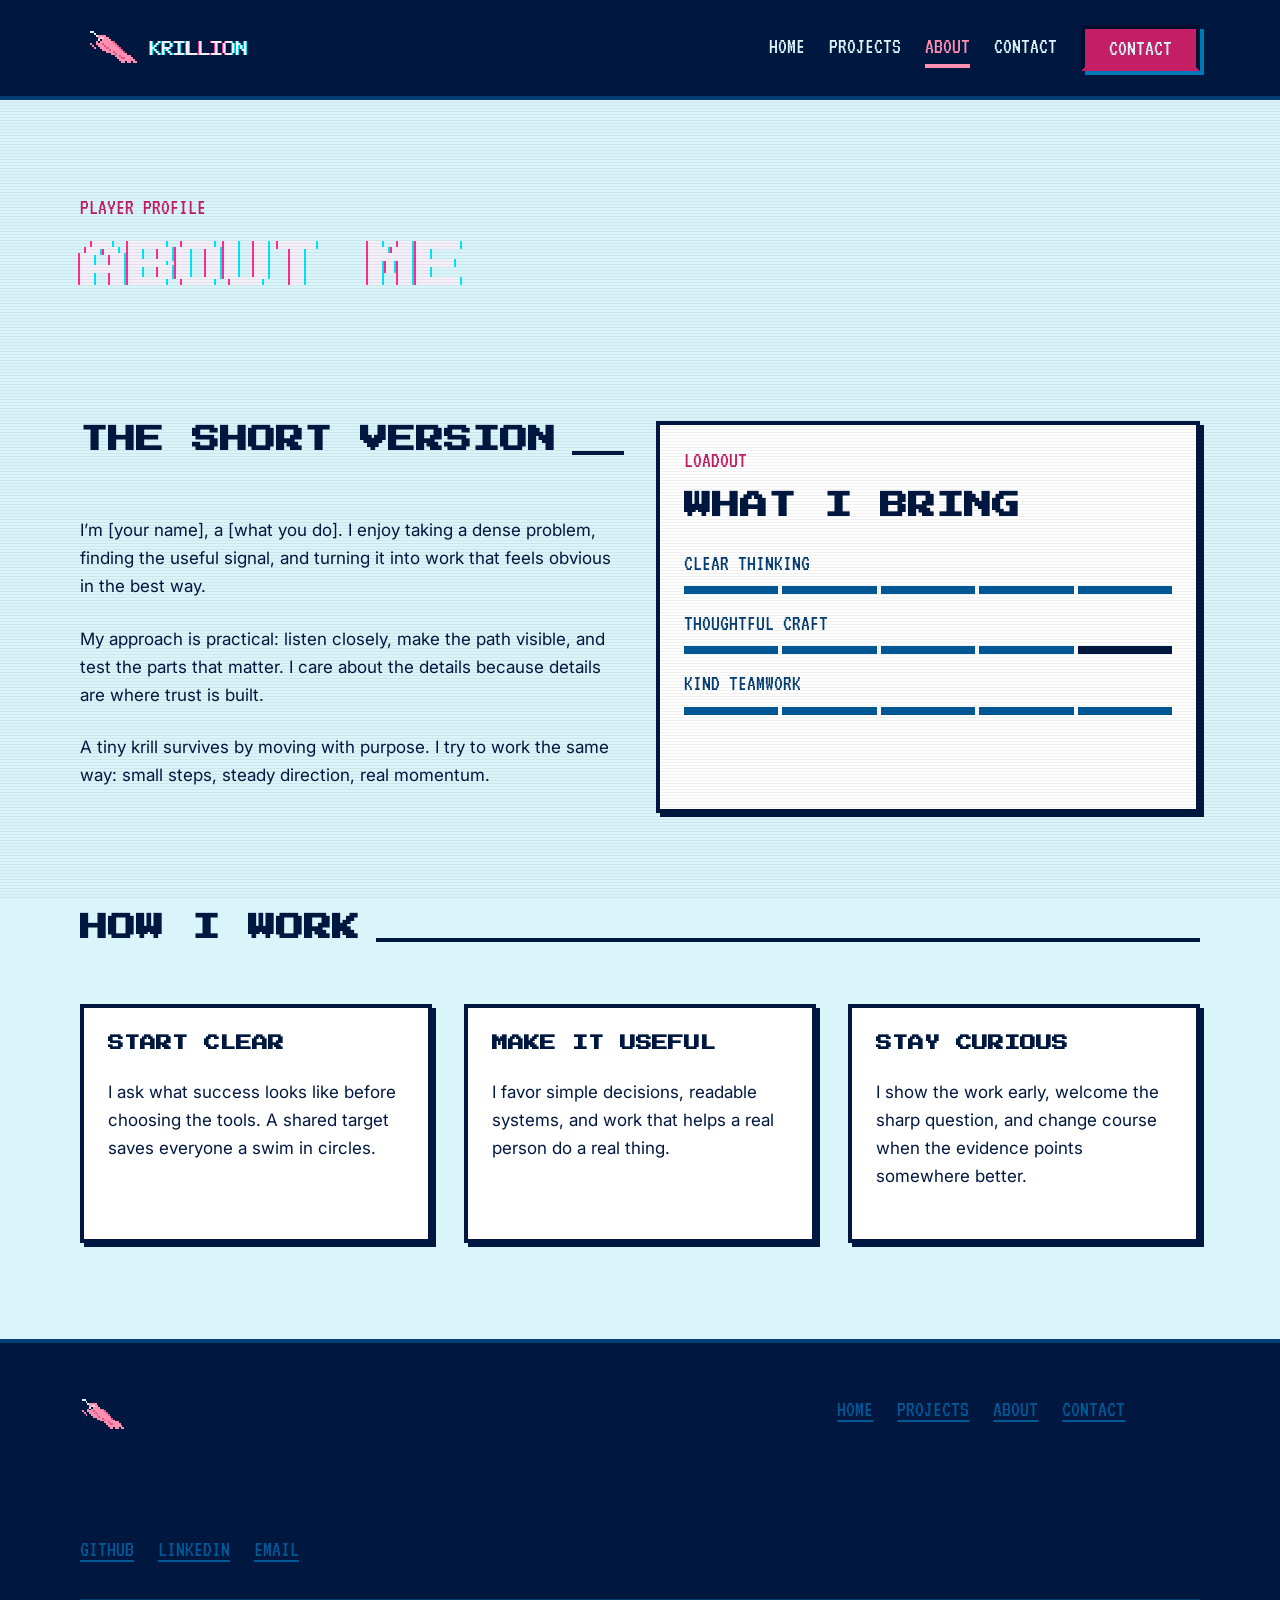
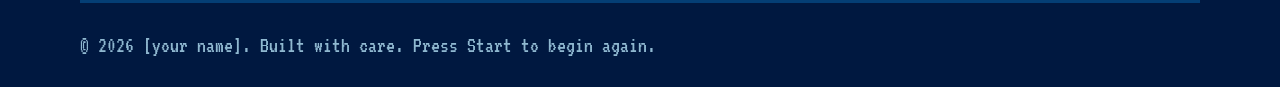
==== about.html @ 90c34145 "Add personal profile page" ====
<!doctype html>
<html lang="en">
<head>
  <meta charset="utf-8"><meta name="viewport" content="width=device-width, initial-scale=1">
  <meta name="description" content="About [your name], a [what you do]."><title>About — [your name]</title>
  <link rel="stylesheet" href="tokens.css"><link rel="stylesheet" href="styles.css">
</head>
<body class="scanlines" data-page="about">
  <div data-site-header></div>
  <main id="main" class="section wrap">
    <!-- TODO(owner): Replace owner biography, role, and skills. -->
    <p class="eyebrow">Player profile</p><h1 class="glitch">About me</h1>
    <div class="two-column section">
      <section aria-labelledby="story-title"><div class="section-heading"><h2 id="story-title">The short version</h2></div><p>I’m [your name], a [what you do]. I enjoy taking a dense problem, finding the useful signal, and turning it into work that feels obvious in the best way.</p><p>My approach is practical: listen closely, make the path visible, and test the parts that matter. I care about the details because details are where trust is built.</p><p>A tiny krill survives by moving with purpose. I try to work the same way: small steps, steady direction, real momentum.</p></section>
      <section class="content-box pixel-box" aria-labelledby="stats-title"><p class="eyebrow">Loadout</p><h2 id="stats-title">What I bring</h2><ul class="skill-list"><li><span class="meta">Clear thinking</span><div class="skill-bar" aria-label="Strong skill level"><span></span><span></span><span></span><span></span><span></span></div></li><li><span class="meta">Thoughtful craft</span><div class="skill-bar" aria-label="Strong skill level"><span></span><span></span><span></span><span></span><span class="off"></span></div></li><li><span class="meta">Kind teamwork</span><div class="skill-bar" aria-label="Strong skill level"><span></span><span></span><span></span><span></span><span></span></div></li></ul></section>
    </div>
    <section aria-labelledby="values-title"><div class="section-heading"><h2 id="values-title">How I work</h2></div><div class="card-grid"><article class="content-box pixel-box"><h3>Start clear</h3><p>I ask what success looks like before choosing the tools. A shared target saves everyone a swim in circles.</p></article><article class="content-box pixel-box"><h3>Make it useful</h3><p>I favor simple decisions, readable systems, and work that helps a real person do a real thing.</p></article><article class="content-box pixel-box"><h3>Stay curious</h3><p>I show the work early, welcome the sharp question, and change course when the evidence points somewhere better.</p></article></div></section>
  </main>
  <div data-site-footer></div><script src="site.js" defer></script>
</body></html>
---- tokens.css ----
/* Krillion design tokens: retro pixel-art ocean arcade.
   Single source of truth. Never hardcode colors, fonts or spacing elsewhere. */
@import url("https://fonts.googleapis.com/css2?family=Inter:wght@400;500;600&family=Press+Start+2P&family=VT323&display=swap");

:root {
  /* Palette sampled from the Krillion title-screen art */
  --abyss: #000E2F;         /* page background (deepest water) */
  --trench: #001840;        /* cards, header, footer */
  --deep: #043E75;          /* borders, panels, hover surfaces */
  --ocean: #0078B8;         /* mid-water blue, illustrations, secondary buttons */
  --surf: #0AC9F6;          /* links, focus, primary water accent */
  --shallows: #6EE5FA;      /* light highlights, hover text */
  --foam: #DAF5FA;          /* primary text */
  --sun: #F9FDDC;           /* rare bright highlight (sun, sparkles) */
  --krill-pink: #FF8FB1;    /* primary accent: CTAs, the one thing to look at */
  --glitch-magenta: #FF2E88;/* chromatic-aberration left offset only */
  --glitch-cyan: #00E5FF;   /* chromatic-aberration right offset only */
  --brine: #8FB8D0;         /* secondary text */

  --bg: var(--abyss);
  --surface: var(--trench);
  --border: var(--deep);
  --text: var(--foam);
  --text-muted: var(--brine);
  --accent: var(--krill-pink);
  --accent-2: var(--surf);
  --on-accent: var(--abyss);

  /* Typography */
  --font-display: "Press Start 2P", "Courier New", monospace;  /* headings, logo-like moments, SHORT text only */
  --font-ui: "VT323", "Courier New", monospace;                /* nav, buttons, tags, labels, metadata */
  --font-body: "Inter", system-ui, -apple-system, "Segoe UI", sans-serif; /* paragraphs */

  --text-xs: 1rem;          /* VT323 renders small: keep UI text >= 1.125rem in practice */
  --text-ui: 1.375rem;
  --text-base: 1.0625rem;
  --text-lg: 1.25rem;
  --text-h3: 1rem;
  --text-h2: clamp(1.1rem, 2.6vw, 1.75rem);
  --text-h1: clamp(1.5rem, 5vw, 3rem);

  /* Spacing: 8px grid, which keeps everything on the pixel grid */
  --space-1: 8px; --space-2: 16px; --space-3: 24px; --space-4: 32px;
  --space-6: 48px; --space-8: 64px; --space-12: 96px;
  --px: 4px;                /* one "game pixel" for borders and shadows */

  /* Shape: square corners only. Depth comes from hard offset shadows, never blur. */
  --radius: 0;
  --shadow-hard: 4px 4px 0 var(--abyss);
  --shadow-accent: 4px 4px 0 var(--ocean);
  --max-width: 1120px;
  --steps: 4;               /* frames for stepped animations */
  --duration: 600ms;
}

/* Daylight mode: the sunny surface of the same ocean */
@media (prefers-color-scheme: light) {
  :root:not([data-theme="dark"]) {
    --bg: #DAF5FA; --surface: #FFFFFF; --border: #001840;
    --text: #001840; --text-muted: #043E75;
    --accent: #C41E64; --accent-2: #005997; --on-accent: #FFFFFF;
    --shadow-hard: 4px 4px 0 #001840;
  }
}
:root[data-theme="light"] {
  --bg: #DAF5FA; --surface: #FFFFFF; --border: #001840;
  --text: #001840; --text-muted: #043E75;
  --accent: #C41E64; --accent-2: #005997; --on-accent: #FFFFFF;
  --shadow-hard: 4px 4px 0 #001840;
}

/* ---- Reusable retro patterns ---- */
img, canvas, svg.pixel { image-rendering: pixelated; }

.glitch {                   /* chromatic-aberration title effect; use on H1 / hero text only */
  font-family: var(--font-display);
  color: #F3F0F9;
  text-shadow: -2px 0 var(--glitch-magenta), 2px 0 var(--glitch-cyan);
  text-transform: uppercase;
  line-height: 1.4;
}

.pixel-box {                /* panel / card with chunky 4px border and hard shadow */
  background: var(--surface);
  border: var(--px) solid var(--border);
  border-radius: var(--radius);
  box-shadow: var(--shadow-hard);
}
.pixel-box:hover { border-color: var(--accent-2); transform: translate(-2px, -2px); box-shadow: 6px 6px 0 var(--abyss); }

.btn {                      /* primary button */
  font-family: var(--font-ui); font-size: var(--text-ui); text-transform: uppercase;
  background: var(--accent); color: var(--on-accent);
  border: var(--px) solid var(--abyss); border-radius: var(--radius);
  box-shadow: var(--shadow-accent); padding: var(--space-1) var(--space-3);
  cursor: pointer;
}
.btn:hover { transform: translate(-2px, -2px); }
.btn:active { transform: translate(4px, 4px); box-shadow: none; }  /* "press" feel */

:focus-visible { outline: var(--px) solid var(--accent-2); outline-offset: var(--px); }

.scanlines::after {         /* optional, very subtle CRT overlay; keep opacity <= 0.06 */
  content: ""; position: fixed; inset: 0; pointer-events: none;
  background: repeating-linear-gradient(to bottom, rgba(0,0,0,.06) 0 1px, transparent 1px 3px);
}

@keyframes bob { 50% { transform: translateY(-4px); } }
@keyframes rise { from { transform: translateY(0); opacity: 1; } to { transform: translateY(-48px); opacity: 0; } }
@keyframes blink { 50% { opacity: 0; } }
.bob   { animation: bob 1s steps(2) infinite; }      /* 2-frame sprite bob */
.rise  { animation: rise 3s steps(12) infinite; }    /* bubbles */
.blink { animation: blink 1s steps(1) infinite; }    /* cursor / "PRESS START" */

@media (prefers-reduced-motion: reduce) {
  *, *::before, *::after { animation: none !important; transition: none !important; scroll-behavior: auto !important; }
}
---- styles.css ----
@import url("tokens.css");

* { box-sizing: border-box; }
html { scroll-behavior: smooth; }
body { margin: 0; background: var(--bg); color: var(--text); font-family: var(--font-body); font-size: var(--text-base); line-height: 1.65; }
a { color: var(--accent-2); text-underline-offset: var(--px); }
a:hover { color: var(--shallows); }
img { max-width: 100%; height: auto; }
h1, h2, h3 { margin: 0 0 var(--space-3); font-family: var(--font-display); line-height: 1.4; text-transform: uppercase; }
h1 { font-size: var(--text-h1); }
h2 { font-size: var(--text-h2); }
h3 { font-size: var(--text-h3); }
p { max-width: 70ch; margin: 0 0 var(--space-3); }
.skip-link { position: fixed; z-index: 20; top: var(--space-1); left: var(--space-1); transform: translateY(-200%); }
.skip-link:focus { transform: none; }
.wrap { width: min(calc(100% - var(--space-4)), var(--max-width)); margin-inline: auto; }
.section { padding-block: var(--space-6); }
.eyebrow, .tag, .meta { font-family: var(--font-ui); font-size: var(--text-ui); line-height: 1; text-transform: uppercase; color: var(--text-muted); }
.eyebrow { color: var(--accent); margin-bottom: var(--space-2); }
.section-heading { display: flex; align-items: center; gap: var(--space-2); margin-bottom: var(--space-4); }
.section-heading::after { content: ""; flex: 1; height: var(--px); background: var(--border); }
.button-row { display: flex; flex-wrap: wrap; gap: var(--space-2); margin-top: var(--space-4); }
.btn { display: inline-block; text-decoration: none; line-height: 1; }
.btn-secondary { background: transparent; border-color: var(--accent-2); color: var(--accent-2); box-shadow: var(--shadow-hard); }

.site-header { position: sticky; z-index: 10; top: 0; background: var(--trench); border-bottom: var(--px) solid var(--deep); }
.header-inner { min-height: var(--space-12); display: flex; align-items: center; justify-content: space-between; gap: var(--space-3); }
.logo { display: flex; padding: var(--space-1); }
.logo img { width: 160px; image-rendering: pixelated; }
.desktop-nav { display: none; align-items: center; gap: var(--space-3); font-family: var(--font-ui); font-size: var(--text-ui); text-transform: uppercase; }
.desktop-nav a { color: var(--foam); text-decoration: none; border-bottom: var(--px) solid transparent; }
.desktop-nav a[aria-current="page"] { color: var(--krill-pink); border-color: var(--krill-pink); }
.menu-toggle { padding: var(--space-1) var(--space-2); }
.menu-overlay { position: fixed; z-index: 15; inset: 0; display: none; background: var(--abyss); padding: var(--space-3); }
.menu-overlay.open { display: grid; place-items: center; }
.menu-panel { width: min(100%, 480px); padding: var(--space-4); text-align: center; }
.menu-panel nav { display: grid; gap: var(--space-3); font-family: var(--font-ui); font-size: var(--text-ui); text-transform: uppercase; }
.menu-close { position: absolute; top: var(--space-3); right: var(--space-3); }

.hero { min-height: calc(100svh - var(--space-12)); display: grid; align-items: center; overflow: hidden; position: relative; border-bottom: var(--px) solid var(--border); }
.hero-grid { display: grid; gap: var(--space-6); align-items: center; padding-block: var(--space-6); }
.hero-copy { position: relative; z-index: 2; }
.hero-copy .glitch { max-width: 14ch; }
.hero-copy > p { font-size: var(--text-lg); color: var(--text-muted); }
.scene { min-height: 320px; position: relative; border: var(--px) solid var(--border); background: var(--ocean); box-shadow: var(--shadow-hard); overflow: hidden; }
.scene::before { content: ""; position: absolute; inset: 0; background: linear-gradient(to bottom, var(--surf) 0 24%, var(--ocean) 24% 52%, var(--deep) 52% 74%, var(--trench) 74%); }
.scene::after { content: ""; position: absolute; left: 0; right: 0; bottom: 0; height: 28%; background: var(--abyss); clip-path: polygon(0 45%, 8% 20%, 16% 60%, 25% 12%, 34% 55%, 43% 35%, 50% 70%, 60% 25%, 70% 58%, 80% 18%, 89% 50%, 100% 10%, 100% 100%, 0 100%); }
.mascot { position: absolute; z-index: 2; width: 96px; left: calc(50% - 48px); top: 52%; image-rendering: pixelated; }
.bubble { position: absolute; z-index: 2; width: var(--space-2); height: var(--space-2); border: var(--px) solid var(--shallows); }
.bubble-one { left: 28%; top: 58%; }
.bubble-two { left: 72%; top: 66%; animation-delay: 400ms; }
.sun { position: absolute; z-index: 2; top: var(--space-3); right: var(--space-3); width: var(--space-6); height: var(--space-6); background: var(--sun); box-shadow: var(--space-1) 0 var(--shallows), calc(var(--space-1) * -1) 0 var(--shallows), 0 var(--space-1) var(--shallows), 0 calc(var(--space-1) * -1) var(--shallows); }

.card-grid { display: grid; gap: var(--space-4); }
.project-card, .content-box { padding: var(--space-3); }
.project-card { display: flex; flex-direction: column; }
.project-art { aspect-ratio: 16 / 9; display: grid; place-items: center; margin-bottom: var(--space-3); background: var(--deep); border: var(--px) solid var(--ocean); color: var(--shallows); font-family: var(--font-ui); font-size: var(--text-ui); text-transform: uppercase; }
.project-card p { color: var(--text-muted); }
.tags { display: flex; flex-wrap: wrap; gap: var(--space-1); margin-block: auto var(--space-3); }
.tag { padding: var(--px) var(--space-1); border: calc(var(--px) / 2) solid var(--border); color: var(--text); }
.text-links { display: flex; gap: var(--space-3); font-family: var(--font-ui); font-size: var(--text-ui); text-transform: uppercase; }
.two-column { display: grid; gap: var(--space-4); }
.skill-list { display: grid; gap: var(--space-2); padding: 0; list-style: none; }
.skill-bar { display: grid; grid-template-columns: repeat(5, 1fr); gap: var(--px); margin-top: var(--space-1); }
.skill-bar span { height: var(--space-1); background: var(--accent-2); }
.skill-bar span.off { background: var(--border); }
.contact-list { display: grid; gap: var(--space-2); padding: 0; list-style: none; }

.site-footer { background: var(--trench); border-top: var(--px) solid var(--deep); padding-block: var(--space-6) var(--space-3); }
.footer-grid { display: grid; gap: var(--space-4); }
.footer-brand img { width: 48px; min-height: 48px; image-rendering: pixelated; }
.footer-links { display: flex; flex-wrap: wrap; gap: var(--space-2) var(--space-3); font-family: var(--font-ui); font-size: var(--text-ui); text-transform: uppercase; }
.footer-bottom { margin-top: var(--space-4); padding-top: var(--space-3); border-top: var(--px) solid var(--deep); color: var(--brine); font-family: var(--font-ui); font-size: var(--text-ui); }

@media (min-width: 640px) {
  .desktop-nav { display: flex; }
  .menu-toggle { display: none; }
  .card-grid { grid-template-columns: repeat(2, 1fr); }
  .footer-grid { grid-template-columns: 2fr 1fr; }
}
@media (min-width: 960px) {
  .section { padding-block: var(--space-12); }
  .hero-grid { grid-template-columns: 1.05fr .95fr; }
  .card-grid { grid-template-columns: repeat(3, 1fr); }
  .two-column { grid-template-columns: repeat(2, 1fr); }
}
@media (prefers-reduced-motion: reduce) { html { scroll-behavior: auto; } }
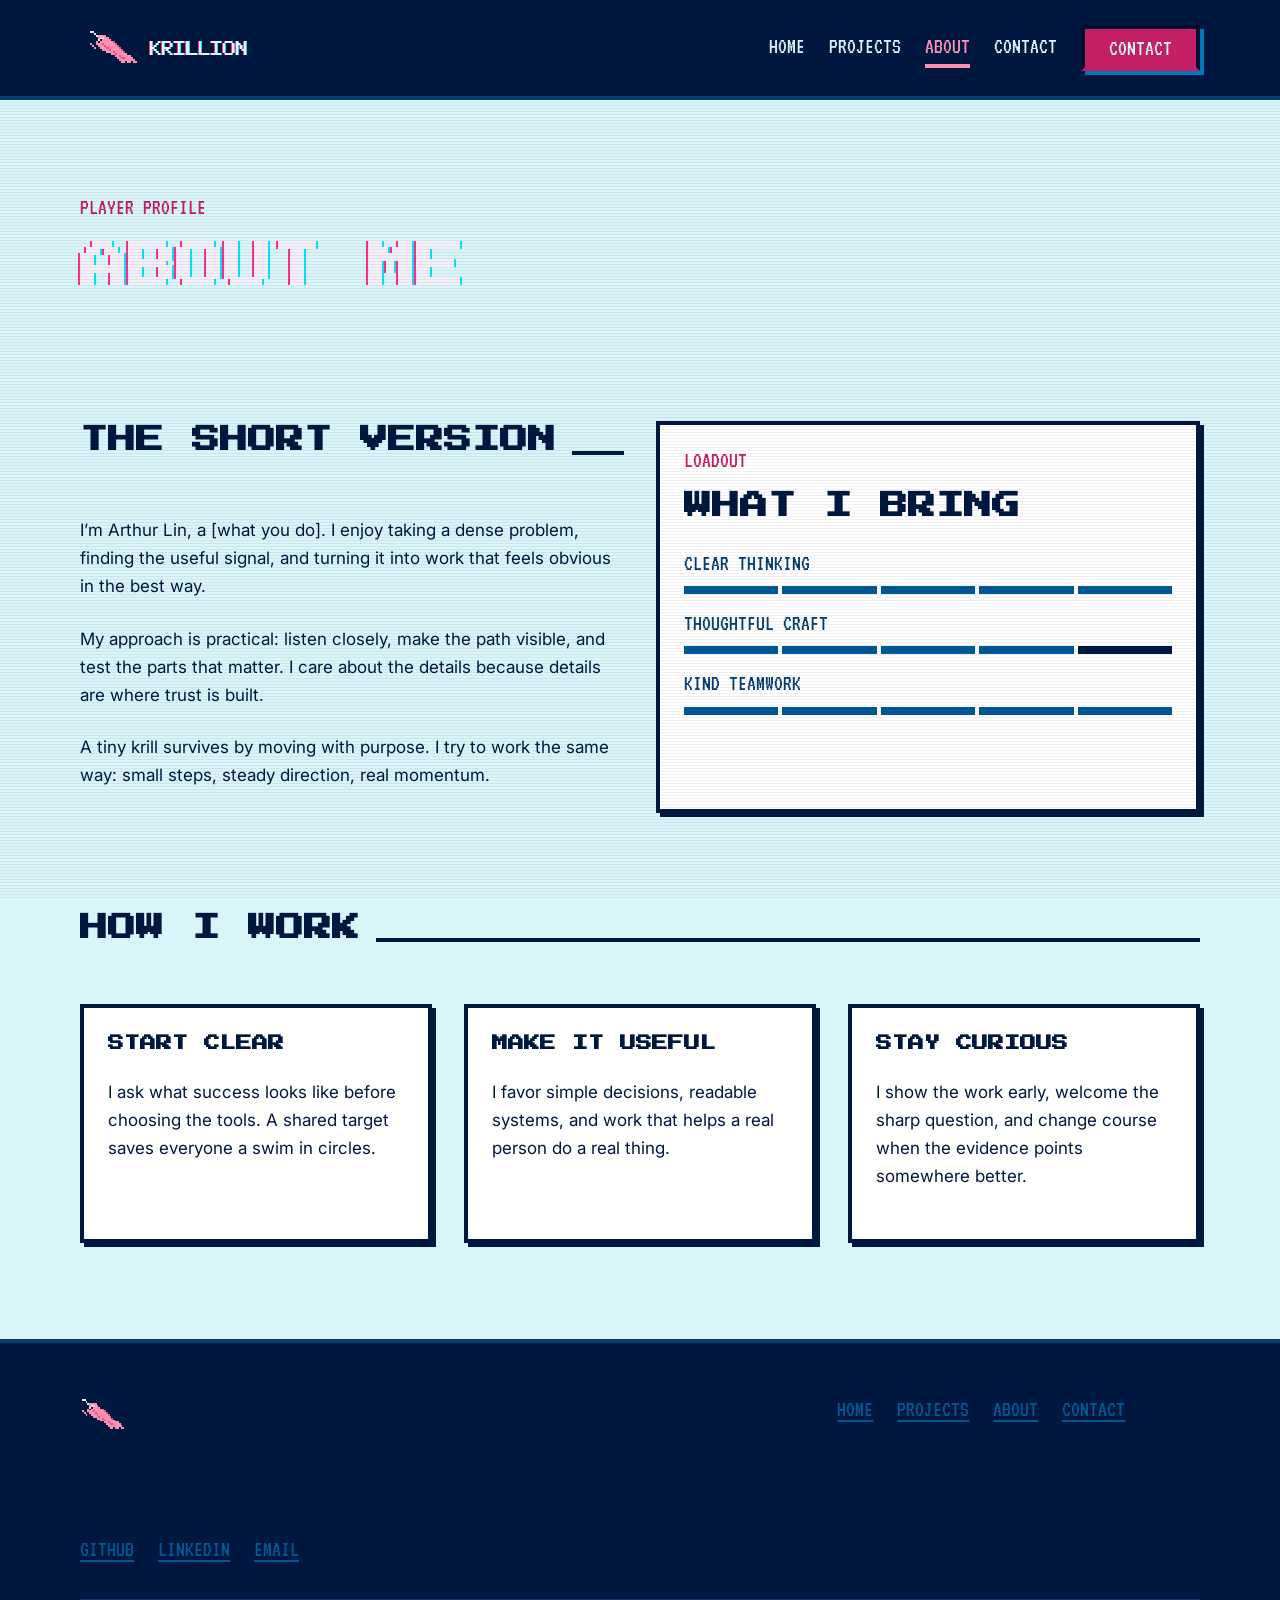
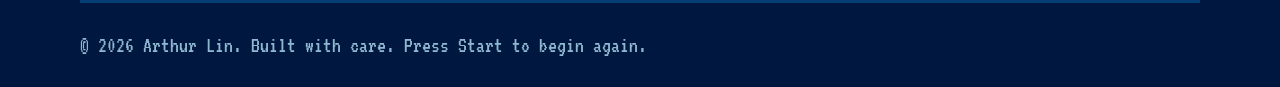
==== commit 66780c76: "Add Arthur Lin and social profiles" ====
--- a/about.html
+++ b/about.html
@@ -2,7 +2,7 @@
 <html lang="en">
 <head>
   <meta charset="utf-8"><meta name="viewport" content="width=device-width, initial-scale=1">
-  <meta name="description" content="About [your name], a [what you do]."><title>About — [your name]</title>
+  <meta name="description" content="About Arthur Lin, a [what you do]."><title>About — Arthur Lin</title>
   <link rel="stylesheet" href="tokens.css"><link rel="stylesheet" href="styles.css">
 </head>
 <body class="scanlines" data-page="about">
@@ -11,7 +11,7 @@
     <!-- TODO(owner): Replace owner biography, role, and skills. -->
     <p class="eyebrow">Player profile</p><h1 class="glitch">About me</h1>
     <div class="two-column section">
-      <section aria-labelledby="story-title"><div class="section-heading"><h2 id="story-title">The short version</h2></div><p>I’m [your name], a [what you do]. I enjoy taking a dense problem, finding the useful signal, and turning it into work that feels obvious in the best way.</p><p>My approach is practical: listen closely, make the path visible, and test the parts that matter. I care about the details because details are where trust is built.</p><p>A tiny krill survives by moving with purpose. I try to work the same way: small steps, steady direction, real momentum.</p></section>
+      <section aria-labelledby="story-title"><div class="section-heading"><h2 id="story-title">The short version</h2></div><p>I’m Arthur Lin, a [what you do]. I enjoy taking a dense problem, finding the useful signal, and turning it into work that feels obvious in the best way.</p><p>My approach is practical: listen closely, make the path visible, and test the parts that matter. I care about the details because details are where trust is built.</p><p>A tiny krill survives by moving with purpose. I try to work the same way: small steps, steady direction, real momentum.</p></section>
       <section class="content-box pixel-box" aria-labelledby="stats-title"><p class="eyebrow">Loadout</p><h2 id="stats-title">What I bring</h2><ul class="skill-list"><li><span class="meta">Clear thinking</span><div class="skill-bar" aria-label="Strong skill level"><span></span><span></span><span></span><span></span><span></span></div></li><li><span class="meta">Thoughtful craft</span><div class="skill-bar" aria-label="Strong skill level"><span></span><span></span><span></span><span></span><span class="off"></span></div></li><li><span class="meta">Kind teamwork</span><div class="skill-bar" aria-label="Strong skill level"><span></span><span></span><span></span><span></span><span></span></div></li></ul></section>
     </div>
     <section aria-labelledby="values-title"><div class="section-heading"><h2 id="values-title">How I work</h2></div><div class="card-grid"><article class="content-box pixel-box"><h3>Start clear</h3><p>I ask what success looks like before choosing the tools. A shared target saves everyone a swim in circles.</p></article><article class="content-box pixel-box"><h3>Make it useful</h3><p>I favor simple decisions, readable systems, and work that helps a real person do a real thing.</p></article><article class="content-box pixel-box"><h3>Stay curious</h3><p>I show the work early, welcome the sharp question, and change course when the evidence points somewhere better.</p></article></div></section>
